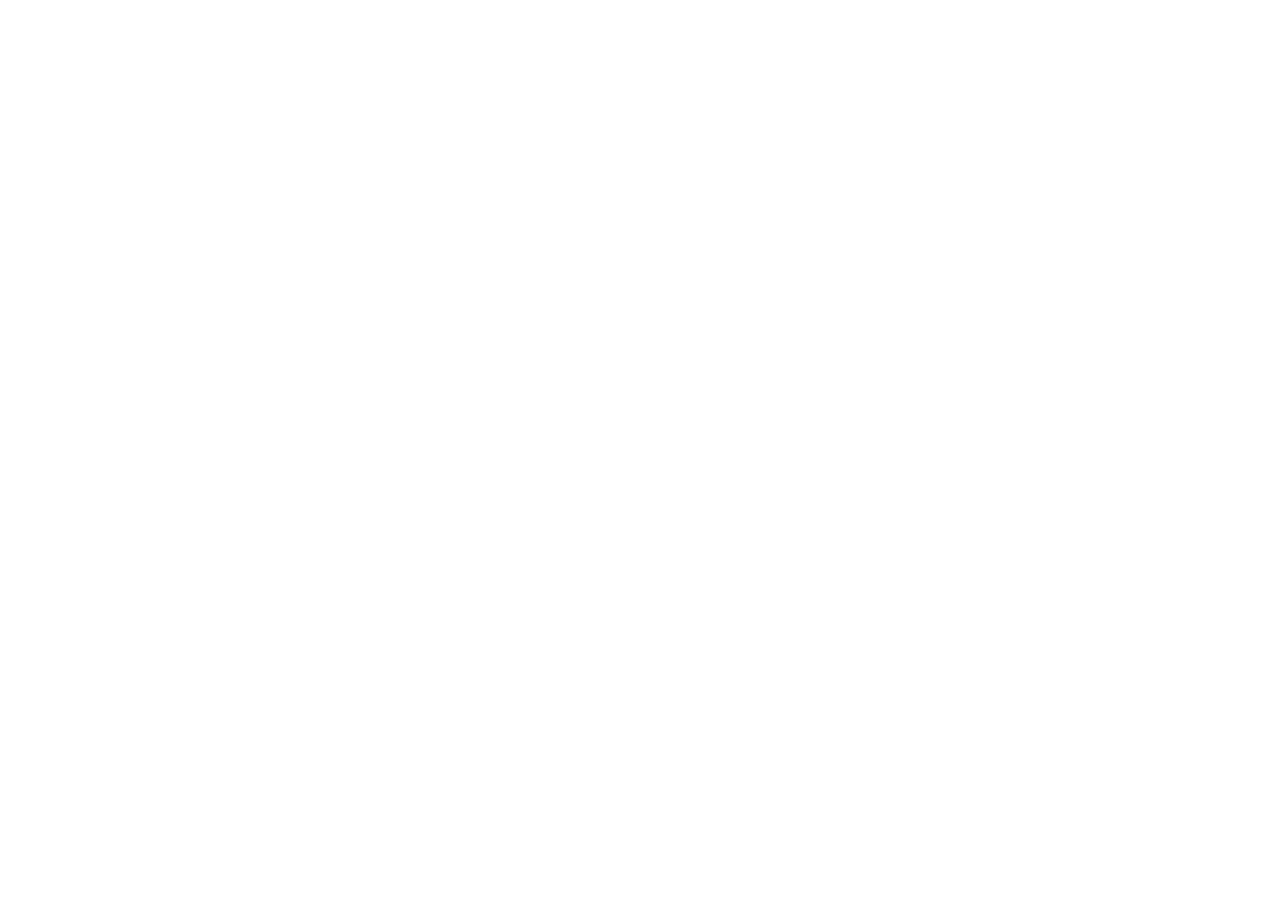
==== heatmap_html/2016.html @ e05a60e8 "Public push only" ====
<!DOCTYPE html>
<html lang="en">
	<head>
		<meta charset="utf-8" />
		<link rel="icon" href="../public/favicon.png" />
		<meta name="viewport" content="width=device-width, initial-scale=1" />
		<title>Assignment 02 - 2016 Heatmap (SVG Only)</title>
		<!-- global style -->
		<link rel="stylesheet" href="../style.css">
		<!-- d3: version given with the assignment -->
		<script src="../d3.v7.min.js"></script>
		<script src="../drawMap.js"></script>
	</head>
	<body>
		<div>
			
			<main></main>
		</div>
	</body>
</html>

<script>

	
	function loadData() {
		(async function() {
			try {
				const unfallatlasData = await d3.json("../public/accident_data_2016-2024.json")
				const germanyData = await d3.json("../public/germany_states.geo.json")
				const metadata = await d3.json("../public/metadata.json")
				const heatmap2016 = await d3.json("../public/heatmaps/heatmap_2016.json")
					const yearlyData = await d3.json("../public/accidents_by_year_state.json")
					const year2016Data = yearlyData.find(d => d.year === 2016).accident_data

				// call function to draw the map and the cities information using SVG only
				drawMap(unfallatlasData, germanyData, metadata, heatmap2016, year2016Data, {
					stateFillColor: "#ebd5ed", //0c0568
					heatmapPalette: {
						mode: "threshold",
						thresholds: [0.25, 0.5],
						colors: ["#4AA44C", "#FAB228", "#EF4338"]
					}
				})
			} catch(error) {
				// console.log(error)
			}
		})();		
	}


	// load data and plot map
	loadData()		
	
  </script>
</html>
---- style.css ----
:root {
	font-family: Futura, Inter, Avenir, Helvetica, Arial, sans-serif;
	font-size: 18px;
	line-height: 24px;
	font-weight: 400;

	color-scheme: light dark;
	color: rgba(20, 20, 20, 0.87);
	background-color: #ffffff;

	font-synthesis: none;
	text-rendering: optimizeLegibility;
	-webkit-font-smoothing: antialiased;
	-moz-osx-font-smoothing: grayscale;
	-webkit-text-size-adjust: 100%;
}

.intro-area {
	display: flex;
	align-items: center;
	justify-content: space-between;
	padding: 1rem;
	gap: 1rem;
	background-color: #d8d6d6;
	bottom:10px;
}

body {
	margin: 0;
	overflow: auto;
}

nav {
	font-size: 1.2em;
	display: flex;
	padding: 1em;
	align-items: center;
	background-color: #242424;
	color: #efecec;
}

nav > #logo {
	height: 2em;
	margin-right: 0.66em;
}

.divider {
	flex-grow: 1;
}

@media (prefers-color-scheme: light) {
	:root {
		color: #213547;
		background-color: #ffffff;
	}
	a:hover {
		color: #747bff;
	}
	button {
		background-color: #f9f9f9;
	}
}

main {
	position: relative;
	width: 100%;
	height: 100%;
	display: flex;
	align-items: center;
	justify-content: center;
	overflow: auto;
}

#heatmap-controls {
	position: absolute;
	top: 1rem;
	left: 1rem;
	z-index: 20;
	background: rgba(20, 20, 20, 0.72);
	color: #fff;
	backdrop-filter: blur(8px);
	border: 1px solid rgba(255, 255, 255, 0.15);
	border-radius: 0.8rem;
	padding: 0.8rem 1rem;
	min-width: 340px;
	box-shadow: 0 10px 30px rgba(0, 0, 0, 0.22);
}

.heatmap-controls__title {
	font-size: 0.9rem;
	font-weight: 700;
	letter-spacing: 0.04em;
	text-transform: uppercase;
	margin-bottom: 0.45rem;
}

.heatmap-controls__row {
	display: flex;
	align-items: center;
	gap: 0.75rem;
}

#heatmap-year-label,
#heatmap-year-count {
	font-size: 0.9rem;
	white-space: nowrap;
}

#heatmap-year-slider {
	flex: 1;
	accent-color: #ff6b35;
	height: 1.5rem;
}

svg {
	display: block;
}

#legend {
	background-color: #fff5;
	padding: 0.5em;
	height: 4.5em;
	border-radius: 0.5em;
	backdrop-filter: blur(4px);
	position: absolute;
	bottom: 3em;
	right: 1em;
	width: 320px;
	display: flex;
	flex-direction: column;
	gap: 0.5em;
}

.work-area {
	width: 95%;
	height: 100%;
	min-height: 90vh;
	display: flex;
	margin-left:30px;
	flex-direction: column;
}

.nav-buttons {
	display: flex;
	gap: 0.5rem;
	margin: 10px auto 0; /* center horizontally and add small top margin */
	justify-content: center; /* center buttons */
	padding-top: 10px; /* requested top padding */
}

.nav-button {
	border: none;
	border-radius: 999px;
	padding: 10px 16px;
	font-size: 14px;
	font-weight: bold;
	color: white;
	background: #333;
	cursor: pointer;
	transition: opacity 0.2s ease, transform 0.2s ease;
}


.nav-button:hover:not(:disabled) {
	transform: translateY(-1px);
}

.nav-button:disabled {
	opacity: 0.35;
	cursor: default;
}

.nav-buttons #yearLabel {
	display: inline-flex;
	align-items: center;
	padding: 0 0.6rem;
	font-weight: 700;
	color: #333;
}

.split-table {
	width: 100%;
	height: 100%;
	border-collapse: collapse;
	border-spacing: 0;
	table-layout: fixed;
	border-radius: 20px;
	background-color: #d8d6d6;
	padding: 10px;
	box-shadow: 5px 5px 5px;
}


.split-row {
	height: 50%;
}

.split-cell {
	vertical-align: top;
	border: none;
	padding: 0;
}

.left-pane {
    width: 60%;
    padding: 1rem 0 1rem 1rem; /* remove right padding to eliminate gap */
    min-height: calc(100vh - 6.5em - 2rem); /* viewport minus navbar and padding */
	
    align-items: center;
    justify-content: center;
}

.right-pane {
    width: 40%;
    padding: 1rem 1rem 1rem 1rem; /* remove left padding to eliminate gap */
}

.left-pane iframe {
	display: block;
	width: 100%;
	height: calc(100vh - 6.5em - 2rem); /* ensure iframe fills left pane vertically */
	max-height: calc(100vh - 6.5em - 2rem);
	border: 0;
	overflow: hidden; /* hide iframe native overflow */
	/* hide scrollbars across browsers */
	scrollbar-width: none; /* Firefox */
	-ms-overflow-style: none; /* IE 10+ */
}

/* WebKit scrollbar hide */
.left-pane iframe::-webkit-scrollbar {
    display: none;
}

	/* stacked iframe container: position relative so iframes can be absolutely stacked */
	.left-frame-container {
		position: relative;
		width: 100%;
		height: calc(100vh - 6.5em - 2rem);
	}

	.left-frame-container iframe {
		position: absolute;
		top: 20px;
		left: 20px;
		width: calc(100% - 40px);
		height: calc(100% - 40px);
		border: 0;
	}
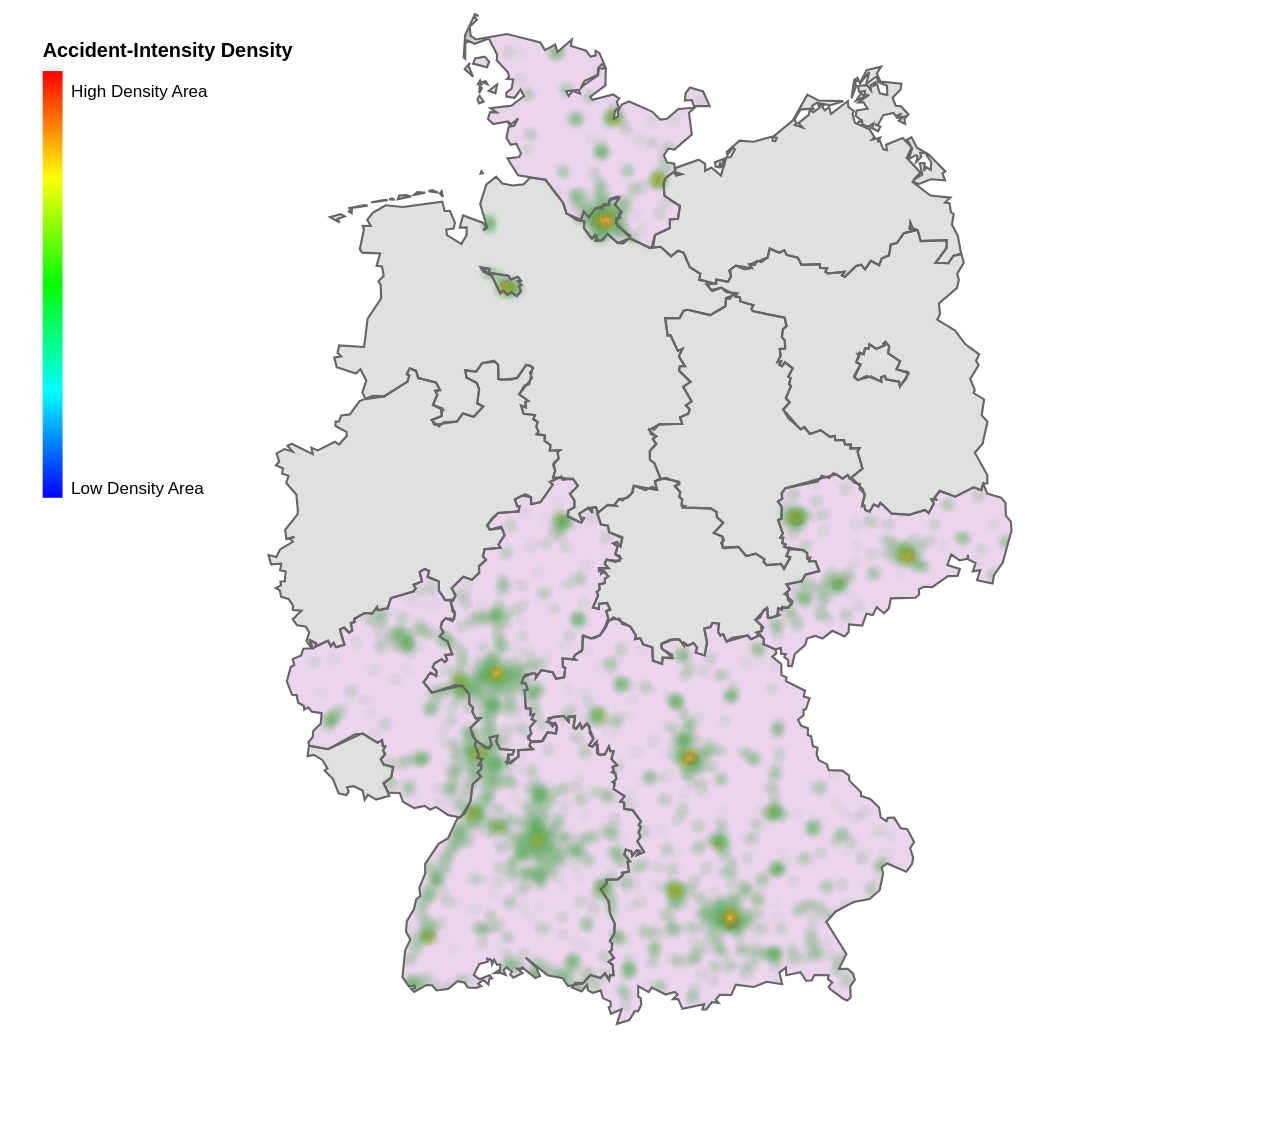
==== commit 9b969ed4: "updated dataset" ====
--- a/heatmap_html/2016.html
+++ b/heatmap_html/2016.html
@@ -25,7 +25,7 @@
 	function loadData() {
 		(async function() {
 			try {
-				const unfallatlasData = await d3.json("../public/accident_data_2016-2024.json")
+				const unfallatlasData = await d3.json("../public/output/data_2016.json")
 				const germanyData = await d3.json("../public/germany_states.geo.json")
 				const metadata = await d3.json("../public/metadata.json")
 				const heatmap2016 = await d3.json("../public/heatmaps/heatmap_2016.json")
